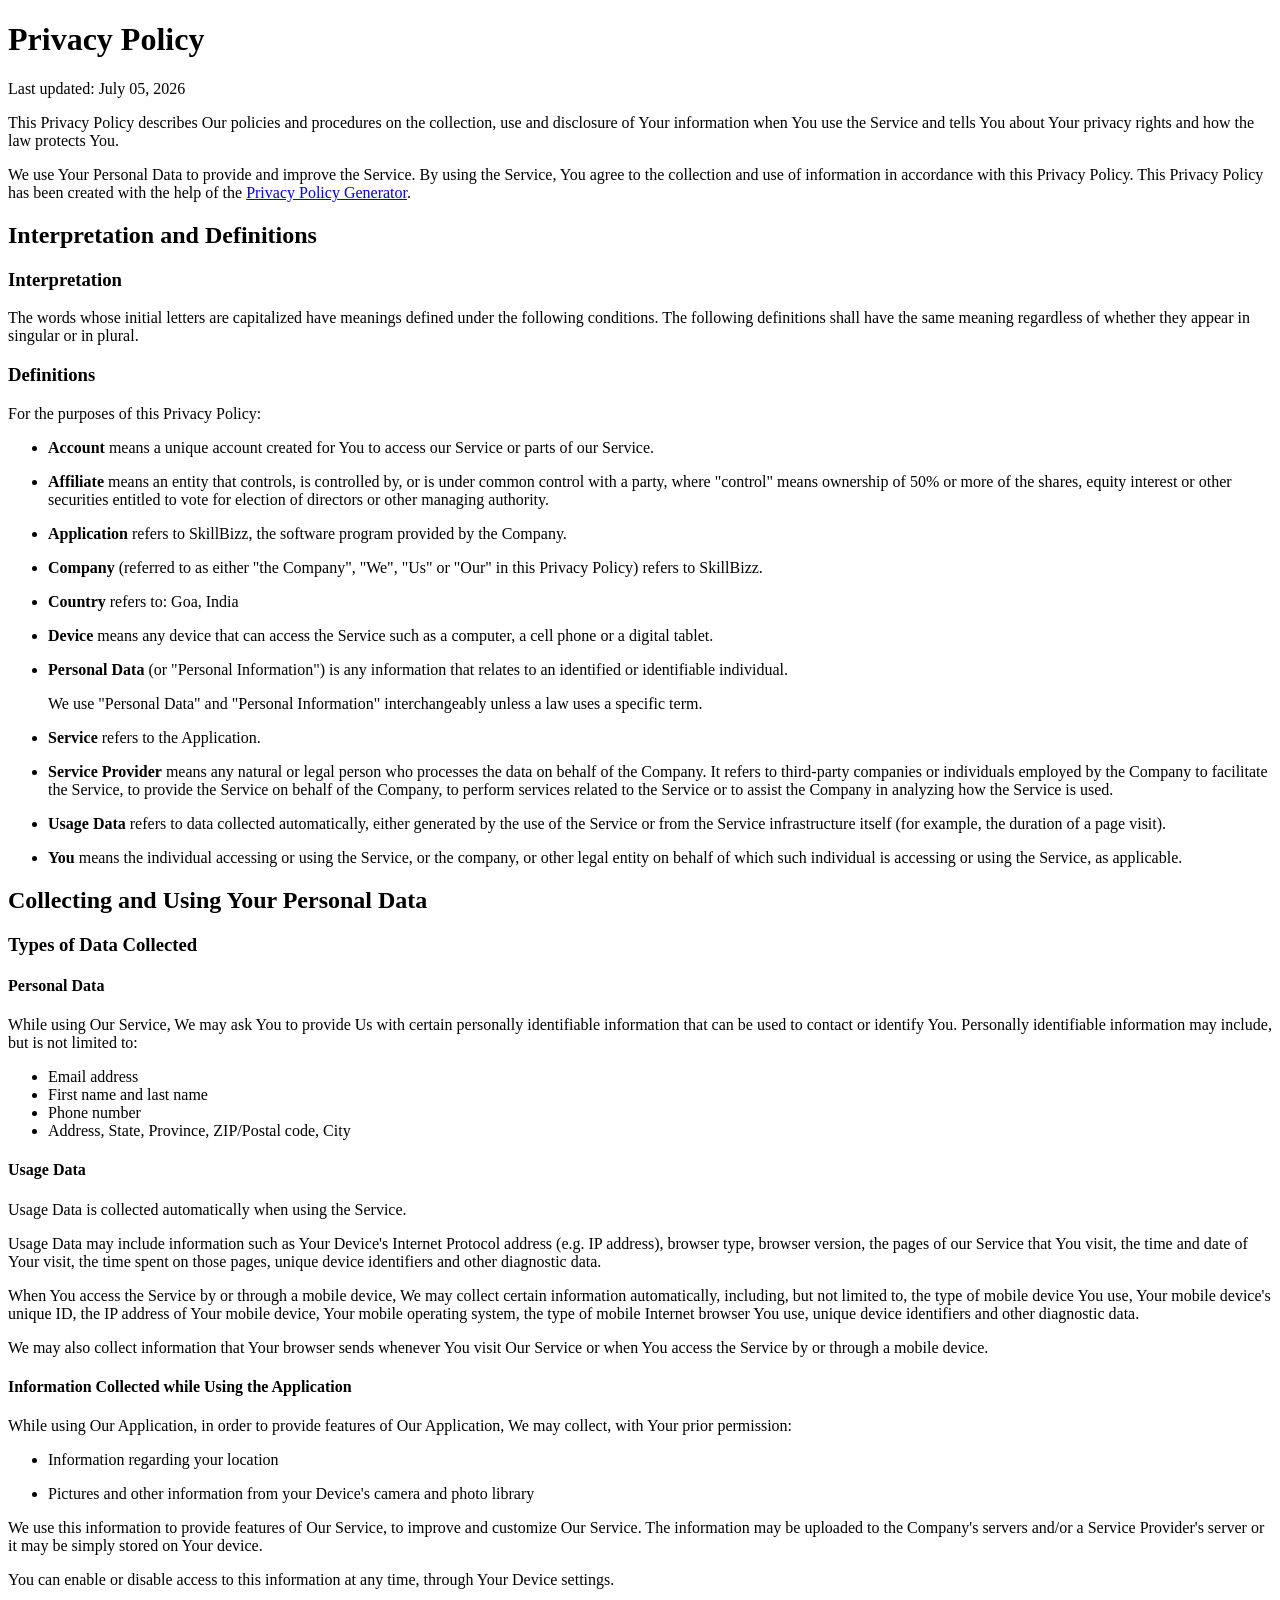
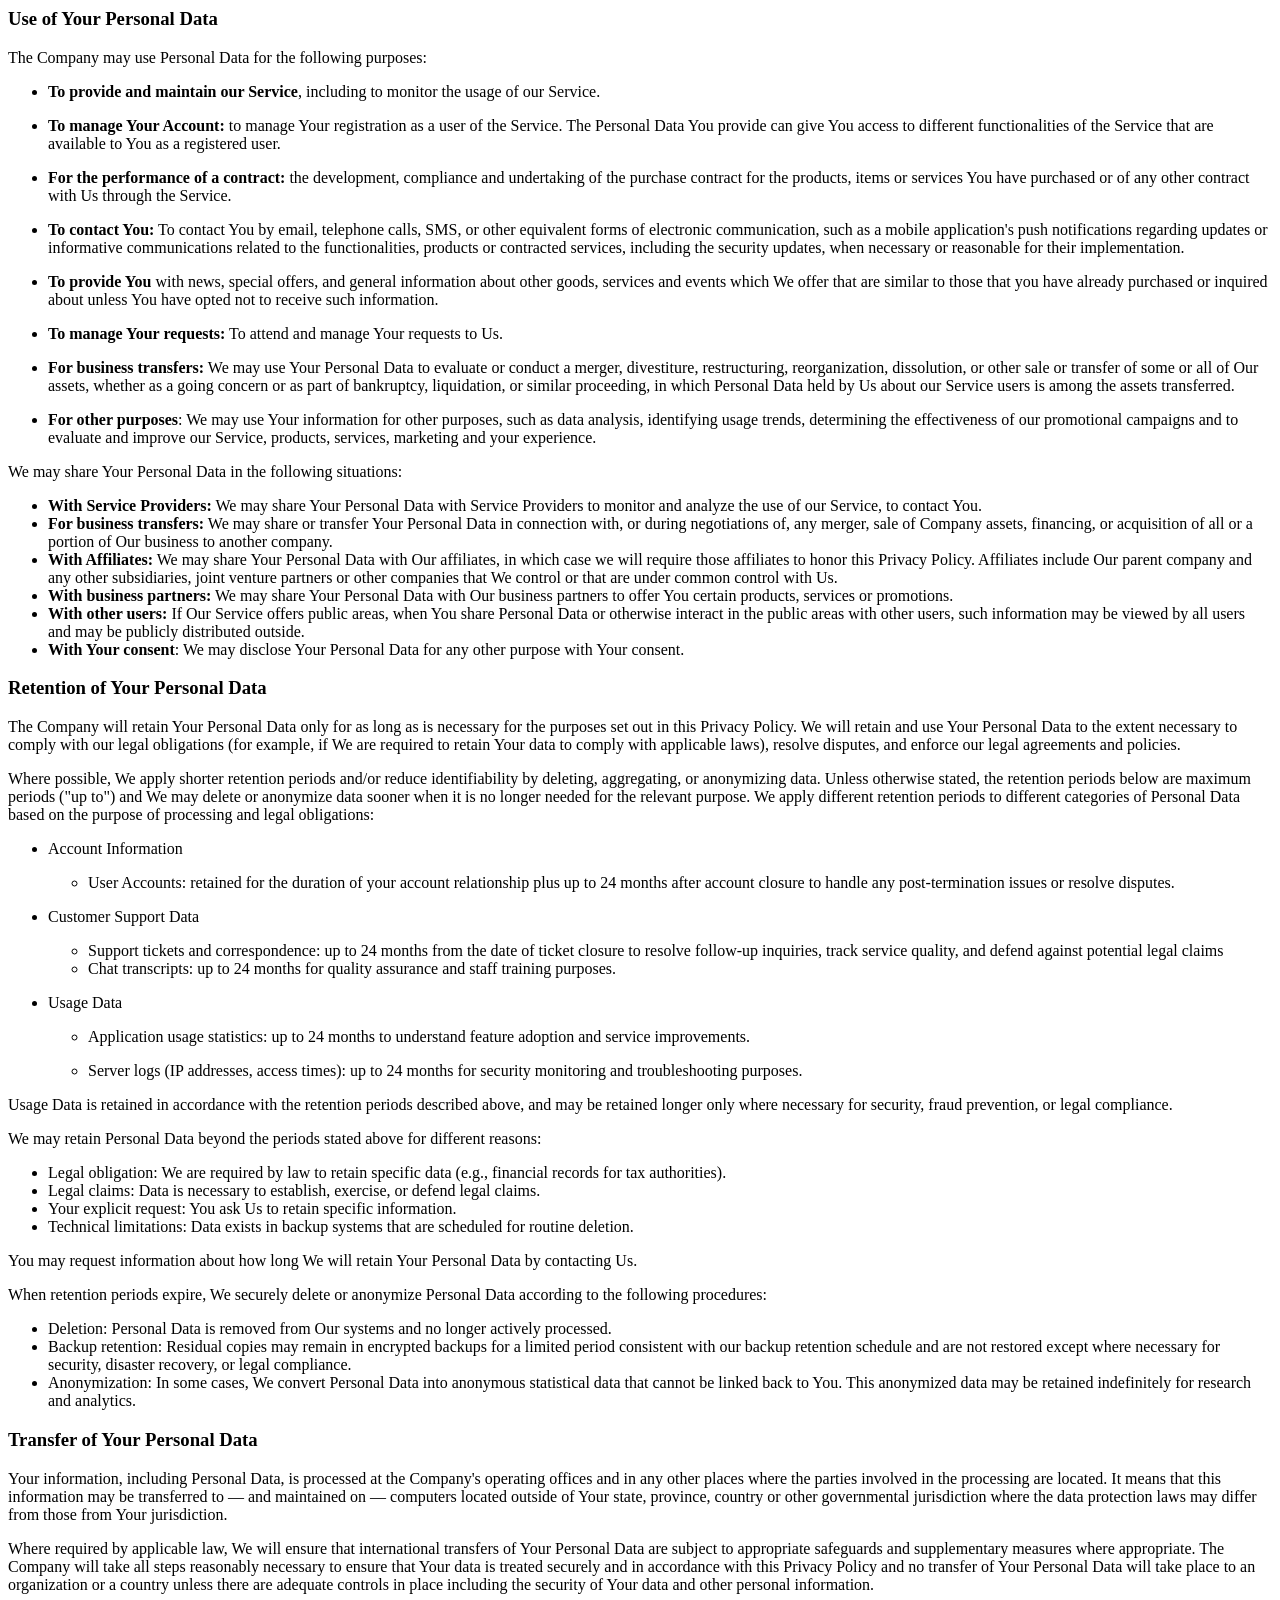
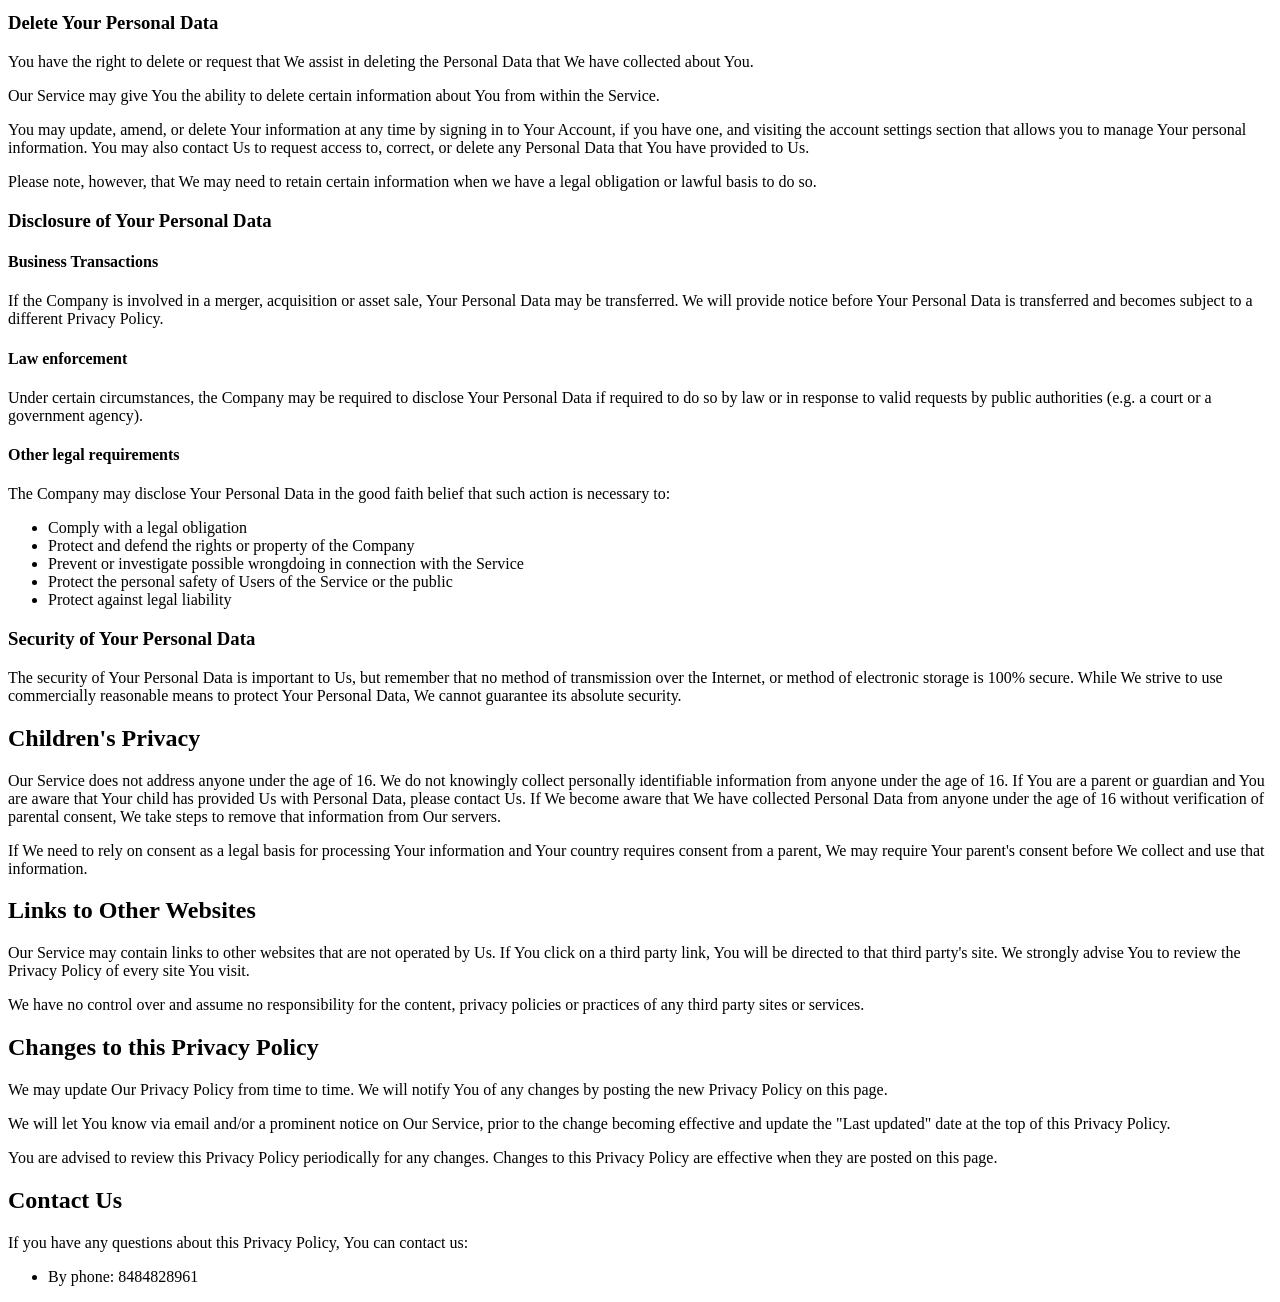
==== privacy.html @ db6c574f "Initial website setup" ====
<!DOCTYPE html>
<html lang="en">
<meta charset="UTF-8">

<h1>Privacy Policy</h1>
<p>Last updated: July 05, 2026</p>
<p>This Privacy Policy describes Our policies and procedures on the collection, use and disclosure of Your information when You use the Service and tells You about Your privacy rights and how the law protects You.</p>
<p>We use Your Personal Data to provide and improve the Service. By using the Service, You agree to the collection and use of information in accordance with this Privacy Policy. This Privacy Policy has been created with the help of the <a href="https://www.termsfeed.com/privacy-policy-generator/" target="_blank">Privacy Policy Generator</a>.</p>
<h2>Interpretation and Definitions</h2>
<h3>Interpretation</h3>
<p>The words whose initial letters are capitalized have meanings defined under the following conditions. The following definitions shall have the same meaning regardless of whether they appear in singular or in plural.</p>
<h3>Definitions</h3>
<p>For the purposes of this Privacy Policy:</p>
<ul>
<li>
<p><strong>Account</strong> means a unique account created for You to access our Service or parts of our Service.</p>
</li>
<li>
<p><strong>Affiliate</strong> means an entity that controls, is controlled by, or is under common control with a party, where &quot;control&quot; means ownership of 50% or more of the shares, equity interest or other securities entitled to vote for election of directors or other managing authority.</p>
</li>
<li>
<p><strong>Application</strong> refers to SkillBizz, the software program provided by the Company.</p>
</li>
<li>
<p><strong>Company</strong> (referred to as either &quot;the Company&quot;, &quot;We&quot;, &quot;Us&quot; or &quot;Our&quot; in this Privacy Policy) refers to SkillBizz.</p>
</li>
<li>
<p><strong>Country</strong> refers to: Goa,  India</p>
</li>
<li>
<p><strong>Device</strong> means any device that can access the Service such as a computer, a cell phone or a digital tablet.</p>
</li>
<li>
<p><strong>Personal Data</strong> (or &quot;Personal Information&quot;) is any information that relates to an identified or identifiable individual.</p>
<p>We use &quot;Personal Data&quot; and &quot;Personal Information&quot; interchangeably unless a law uses a specific term.</p>
</li>
<li>
<p><strong>Service</strong> refers to the Application.</p>
</li>
<li>
<p><strong>Service Provider</strong> means any natural or legal person who processes the data on behalf of the Company. It refers to third-party companies or individuals employed by the Company to facilitate the Service, to provide the Service on behalf of the Company, to perform services related to the Service or to assist the Company in analyzing how the Service is used.</p>
</li>
<li>
<p><strong>Usage Data</strong> refers to data collected automatically, either generated by the use of the Service or from the Service infrastructure itself (for example, the duration of a page visit).</p>
</li>
<li>
<p><strong>You</strong> means the individual accessing or using the Service, or the company, or other legal entity on behalf of which such individual is accessing or using the Service, as applicable.</p>
</li>
</ul>
<h2>Collecting and Using Your Personal Data</h2>
<h3>Types of Data Collected</h3>
<h4>Personal Data</h4>
<p>While using Our Service, We may ask You to provide Us with certain personally identifiable information that can be used to contact or identify You. Personally identifiable information may include, but is not limited to:</p>
<ul>
<li>Email address</li>
<li>First name and last name</li>
<li>Phone number</li>
<li>Address, State, Province, ZIP/Postal code, City</li>
</ul>
<h4>Usage Data</h4>
<p>Usage Data is collected automatically when using the Service.</p>
<p>Usage Data may include information such as Your Device's Internet Protocol address (e.g. IP address), browser type, browser version, the pages of our Service that You visit, the time and date of Your visit, the time spent on those pages, unique device identifiers and other diagnostic data.</p>
<p>When You access the Service by or through a mobile device, We may collect certain information automatically, including, but not limited to, the type of mobile device You use, Your mobile device's unique ID, the IP address of Your mobile device, Your mobile operating system, the type of mobile Internet browser You use, unique device identifiers and other diagnostic data.</p>
<p>We may also collect information that Your browser sends whenever You visit Our Service or when You access the Service by or through a mobile device.</p>
<h4>Information Collected while Using the Application</h4>
<p>While using Our Application, in order to provide features of Our Application, We may collect, with Your prior permission:</p>
<ul>
<li>
<p>Information regarding your location</p>
</li>
<li>
<p>Pictures and other information from your Device's camera and photo library</p>
</li>
</ul>
<p>We use this information to provide features of Our Service, to improve and customize Our Service. The information may be uploaded to the Company's servers and/or a Service Provider's server or it may be simply stored on Your device.</p>
<p>You can enable or disable access to this information at any time, through Your Device settings.</p>
<h3>Use of Your Personal Data</h3>
<p>The Company may use Personal Data for the following purposes:</p>
<ul>
<li>
<p><strong>To provide and maintain our Service</strong>, including to monitor the usage of our Service.</p>
</li>
<li>
<p><strong>To manage Your Account:</strong> to manage Your registration as a user of the Service. The Personal Data You provide can give You access to different functionalities of the Service that are available to You as a registered user.</p>
</li>
<li>
<p><strong>For the performance of a contract:</strong> the development, compliance and undertaking of the purchase contract for the products, items or services You have purchased or of any other contract with Us through the Service.</p>
</li>
<li>
<p><strong>To contact You:</strong> To contact You by email, telephone calls, SMS, or other equivalent forms of electronic communication, such as a mobile application's push notifications regarding updates or informative communications related to the functionalities, products or contracted services, including the security updates, when necessary or reasonable for their implementation.</p>
</li>
<li>
<p><strong>To provide You</strong> with news, special offers, and general information about other goods, services and events which We offer that are similar to those that you have already purchased or inquired about unless You have opted not to receive such information.</p>
</li>
<li>
<p><strong>To manage Your requests:</strong> To attend and manage Your requests to Us.</p>
</li>
<li>
<p><strong>For business transfers:</strong> We may use Your Personal Data to evaluate or conduct a merger, divestiture, restructuring, reorganization, dissolution, or other sale or transfer of some or all of Our assets, whether as a going concern or as part of bankruptcy, liquidation, or similar proceeding, in which Personal Data held by Us about our Service users is among the assets transferred.</p>
</li>
<li>
<p><strong>For other purposes</strong>: We may use Your information for other purposes, such as data analysis, identifying usage trends, determining the effectiveness of our promotional campaigns and to evaluate and improve our Service, products, services, marketing and your experience.</p>
</li>
</ul>
<p>We may share Your Personal Data in the following situations:</p>
<ul>
<li><strong>With Service Providers:</strong> We may share Your Personal Data with Service Providers to monitor and analyze the use of our Service,  to contact You.</li>
<li><strong>For business transfers:</strong> We may share or transfer Your Personal Data in connection with, or during negotiations of, any merger, sale of Company assets, financing, or acquisition of all or a portion of Our business to another company.</li>
<li><strong>With Affiliates:</strong> We may share Your Personal Data with Our affiliates, in which case we will require those affiliates to honor this Privacy Policy. Affiliates include Our parent company and any other subsidiaries, joint venture partners or other companies that We control or that are under common control with Us.</li>
<li><strong>With business partners:</strong> We may share Your Personal Data with Our business partners to offer You certain products, services or promotions.</li>
<li><strong>With other users:</strong> If Our Service offers public areas, when You share Personal Data or otherwise interact in the public areas with other users, such information may be viewed by all users and may be publicly distributed outside.</li>
<li><strong>With Your consent</strong>: We may disclose Your Personal Data for any other purpose with Your consent.</li>
</ul>
<h3>Retention of Your Personal Data</h3>
<p>The Company will retain Your Personal Data only for as long as is necessary for the purposes set out in this Privacy Policy. We will retain and use Your Personal Data to the extent necessary to comply with our legal obligations (for example, if We are required to retain Your data to comply with applicable laws), resolve disputes, and enforce our legal agreements and policies.</p>
<p>Where possible, We apply shorter retention periods and/or reduce identifiability by deleting, aggregating, or anonymizing data. Unless otherwise stated, the retention periods below are maximum periods (&quot;up to&quot;) and We may delete or anonymize data sooner when it is no longer needed for the relevant purpose. We apply different retention periods to different categories of Personal Data based on the purpose of processing and legal obligations:</p>
<ul>
<li>
<p>Account Information</p>
<ul>
<li>User Accounts: retained for the duration of your account relationship plus up to 24 months after account closure to handle any post-termination issues or resolve disputes.</li>
</ul>
</li>
<li>
<p>Customer Support Data</p>
<ul>
<li>Support tickets and correspondence: up to 24 months from the date of ticket closure to resolve follow-up inquiries, track service quality, and defend against potential legal claims</li>
<li>Chat transcripts: up to 24 months for quality assurance and staff training purposes.</li>
</ul>
</li>
<li>
<p>Usage Data</p>
<ul>
<li>
<p>Application usage statistics: up to 24 months to understand feature adoption and service improvements.</p>
</li>
<li>
<p>Server logs (IP addresses, access times): up to 24 months for security monitoring and troubleshooting purposes.</p>
</li>
</ul>
</li>
</ul>
<p>Usage Data is retained in accordance with the retention periods described above, and may be retained longer only where necessary for security, fraud prevention, or legal compliance.</p>
<p>We may retain Personal Data beyond the periods stated above for different reasons:</p>
<ul>
<li>Legal obligation: We are required by law to retain specific data (e.g., financial records for tax authorities).</li>
<li>Legal claims: Data is necessary to establish, exercise, or defend legal claims.</li>
<li>Your explicit request: You ask Us to retain specific information.</li>
<li>Technical limitations: Data exists in backup systems that are scheduled for routine deletion.</li>
</ul>
<p>You may request information about how long We will retain Your Personal Data by contacting Us.</p>
<p>When retention periods expire, We securely delete or anonymize Personal Data according to the following procedures:</p>
<ul>
<li>Deletion: Personal Data is removed from Our systems and no longer actively processed.</li>
<li>Backup retention: Residual copies may remain in encrypted backups for a limited period consistent with our backup retention schedule and are not restored except where necessary for security, disaster recovery, or legal compliance.</li>
<li>Anonymization: In some cases, We convert Personal Data into anonymous statistical data that cannot be linked back to You. This anonymized data may be retained indefinitely for research and analytics.</li>
</ul>
<h3>Transfer of Your Personal Data</h3>
<p>Your information, including Personal Data, is processed at the Company's operating offices and in any other places where the parties involved in the processing are located. It means that this information may be transferred to — and maintained on — computers located outside of Your state, province, country or other governmental jurisdiction where the data protection laws may differ from those from Your jurisdiction.</p>
<p>Where required by applicable law, We will ensure that international transfers of Your Personal Data are subject to appropriate safeguards and supplementary measures where appropriate. The Company will take all steps reasonably necessary to ensure that Your data is treated securely and in accordance with this Privacy Policy and no transfer of Your Personal Data will take place to an organization or a country unless there are adequate controls in place including the security of Your data and other personal information.</p>
<h3>Delete Your Personal Data</h3>
<p>You have the right to delete or request that We assist in deleting the Personal Data that We have collected about You.</p>
<p>Our Service may give You the ability to delete certain information about You from within the Service.</p>
<p>You may update, amend, or delete Your information at any time by signing in to Your Account, if you have one, and visiting the account settings section that allows you to manage Your personal information. You may also contact Us to request access to, correct, or delete any Personal Data that You have provided to Us.</p>
<p>Please note, however, that We may need to retain certain information when we have a legal obligation or lawful basis to do so.</p>
<h3>Disclosure of Your Personal Data</h3>
<h4>Business Transactions</h4>
<p>If the Company is involved in a merger, acquisition or asset sale, Your Personal Data may be transferred. We will provide notice before Your Personal Data is transferred and becomes subject to a different Privacy Policy.</p>
<h4>Law enforcement</h4>
<p>Under certain circumstances, the Company may be required to disclose Your Personal Data if required to do so by law or in response to valid requests by public authorities (e.g. a court or a government agency).</p>
<h4>Other legal requirements</h4>
<p>The Company may disclose Your Personal Data in the good faith belief that such action is necessary to:</p>
<ul>
<li>Comply with a legal obligation</li>
<li>Protect and defend the rights or property of the Company</li>
<li>Prevent or investigate possible wrongdoing in connection with the Service</li>
<li>Protect the personal safety of Users of the Service or the public</li>
<li>Protect against legal liability</li>
</ul>
<h3>Security of Your Personal Data</h3>
<p>The security of Your Personal Data is important to Us, but remember that no method of transmission over the Internet, or method of electronic storage is 100% secure. While We strive to use commercially reasonable means to protect Your Personal Data, We cannot guarantee its absolute security.</p>
<h2>Children's Privacy</h2>
<p>Our Service does not address anyone under the age of 16. We do not knowingly collect personally identifiable information from anyone under the age of 16. If You are a parent or guardian and You are aware that Your child has provided Us with Personal Data, please contact Us. If We become aware that We have collected Personal Data from anyone under the age of 16 without verification of parental consent, We take steps to remove that information from Our servers.</p>
<p>If We need to rely on consent as a legal basis for processing Your information and Your country requires consent from a parent, We may require Your parent's consent before We collect and use that information.</p>
<h2>Links to Other Websites</h2>
<p>Our Service may contain links to other websites that are not operated by Us. If You click on a third party link, You will be directed to that third party's site. We strongly advise You to review the Privacy Policy of every site You visit.</p>
<p>We have no control over and assume no responsibility for the content, privacy policies or practices of any third party sites or services.</p>
<h2>Changes to this Privacy Policy</h2>
<p>We may update Our Privacy Policy from time to time. We will notify You of any changes by posting the new Privacy Policy on this page.</p>
<p>We will let You know via email and/or a prominent notice on Our Service, prior to the change becoming effective and update the &quot;Last updated&quot; date at the top of this Privacy Policy.</p>
<p>You are advised to review this Privacy Policy periodically for any changes. Changes to this Privacy Policy are effective when they are posted on this page.</p>
<h2>Contact Us</h2>
<p>If you have any questions about this Privacy Policy, You can contact us:</p>
<ul>
<li>By phone: 8484828961</li>
</ul>
</html>
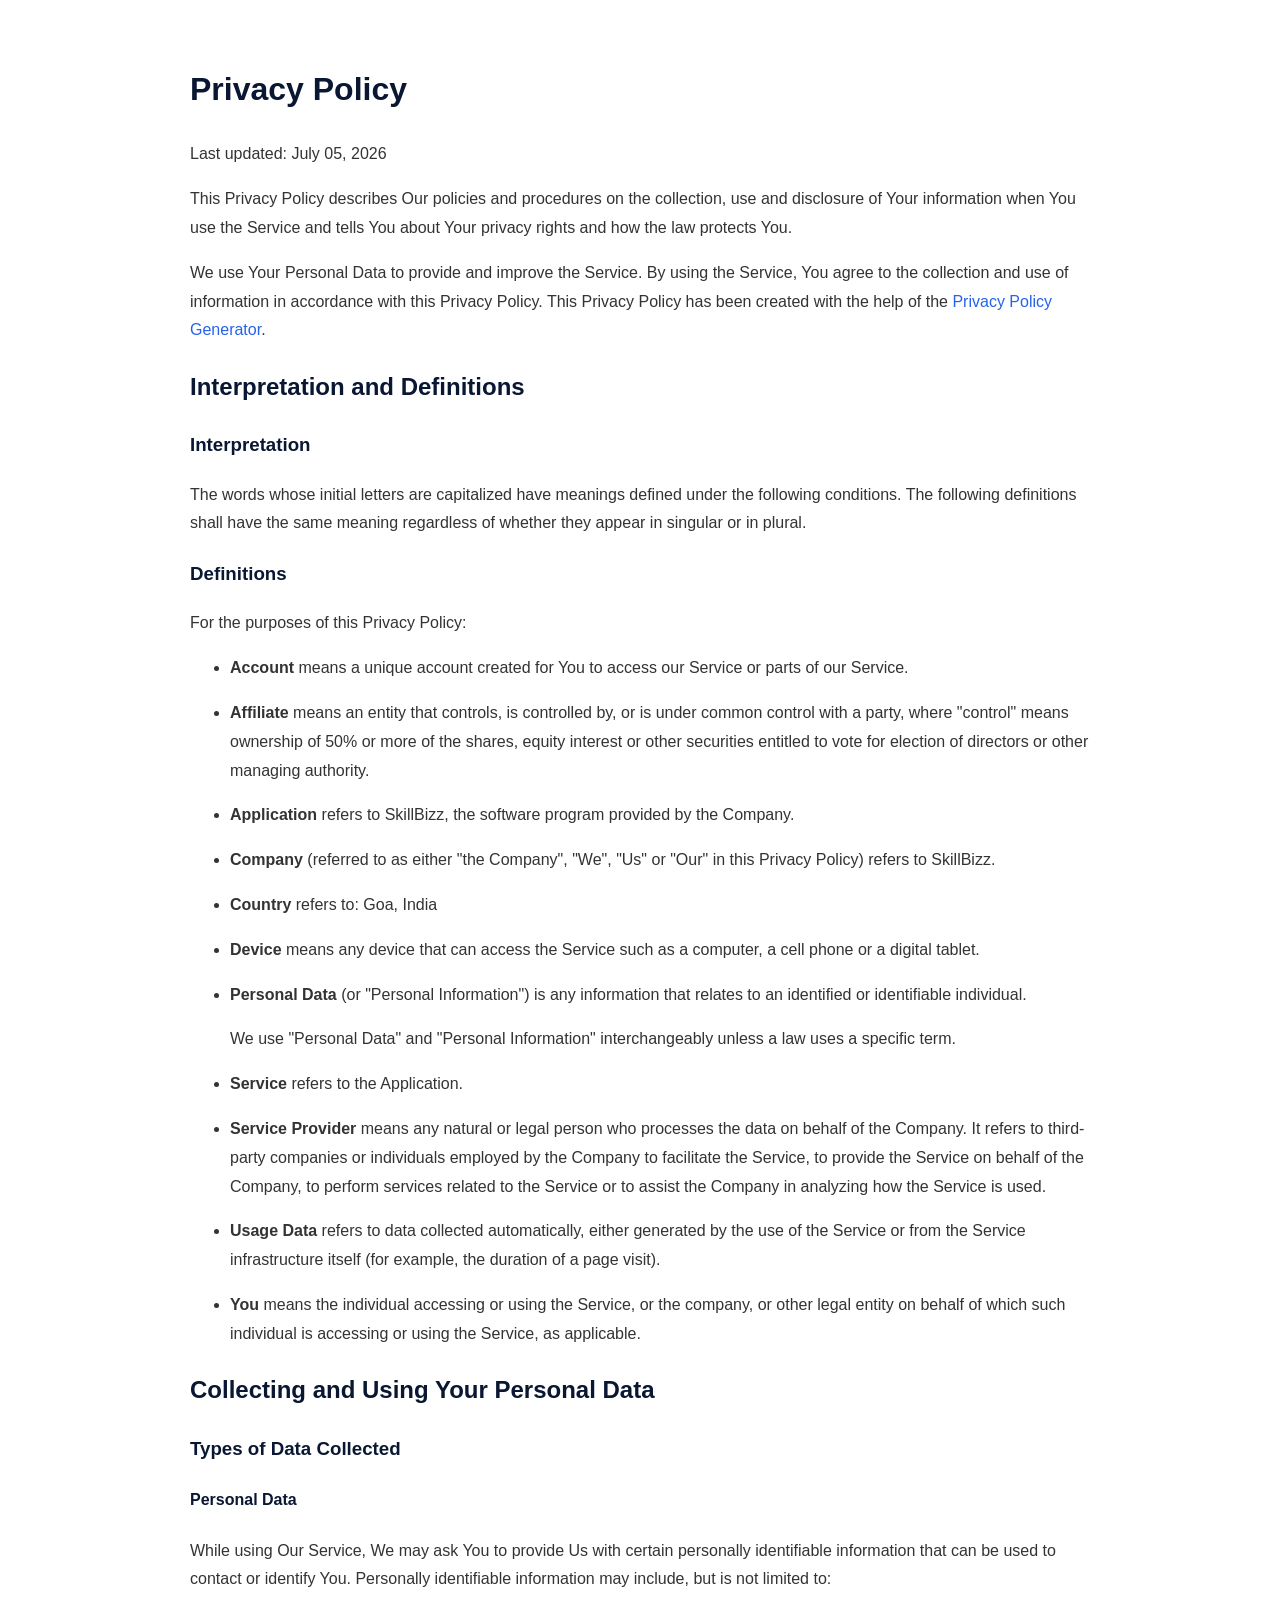
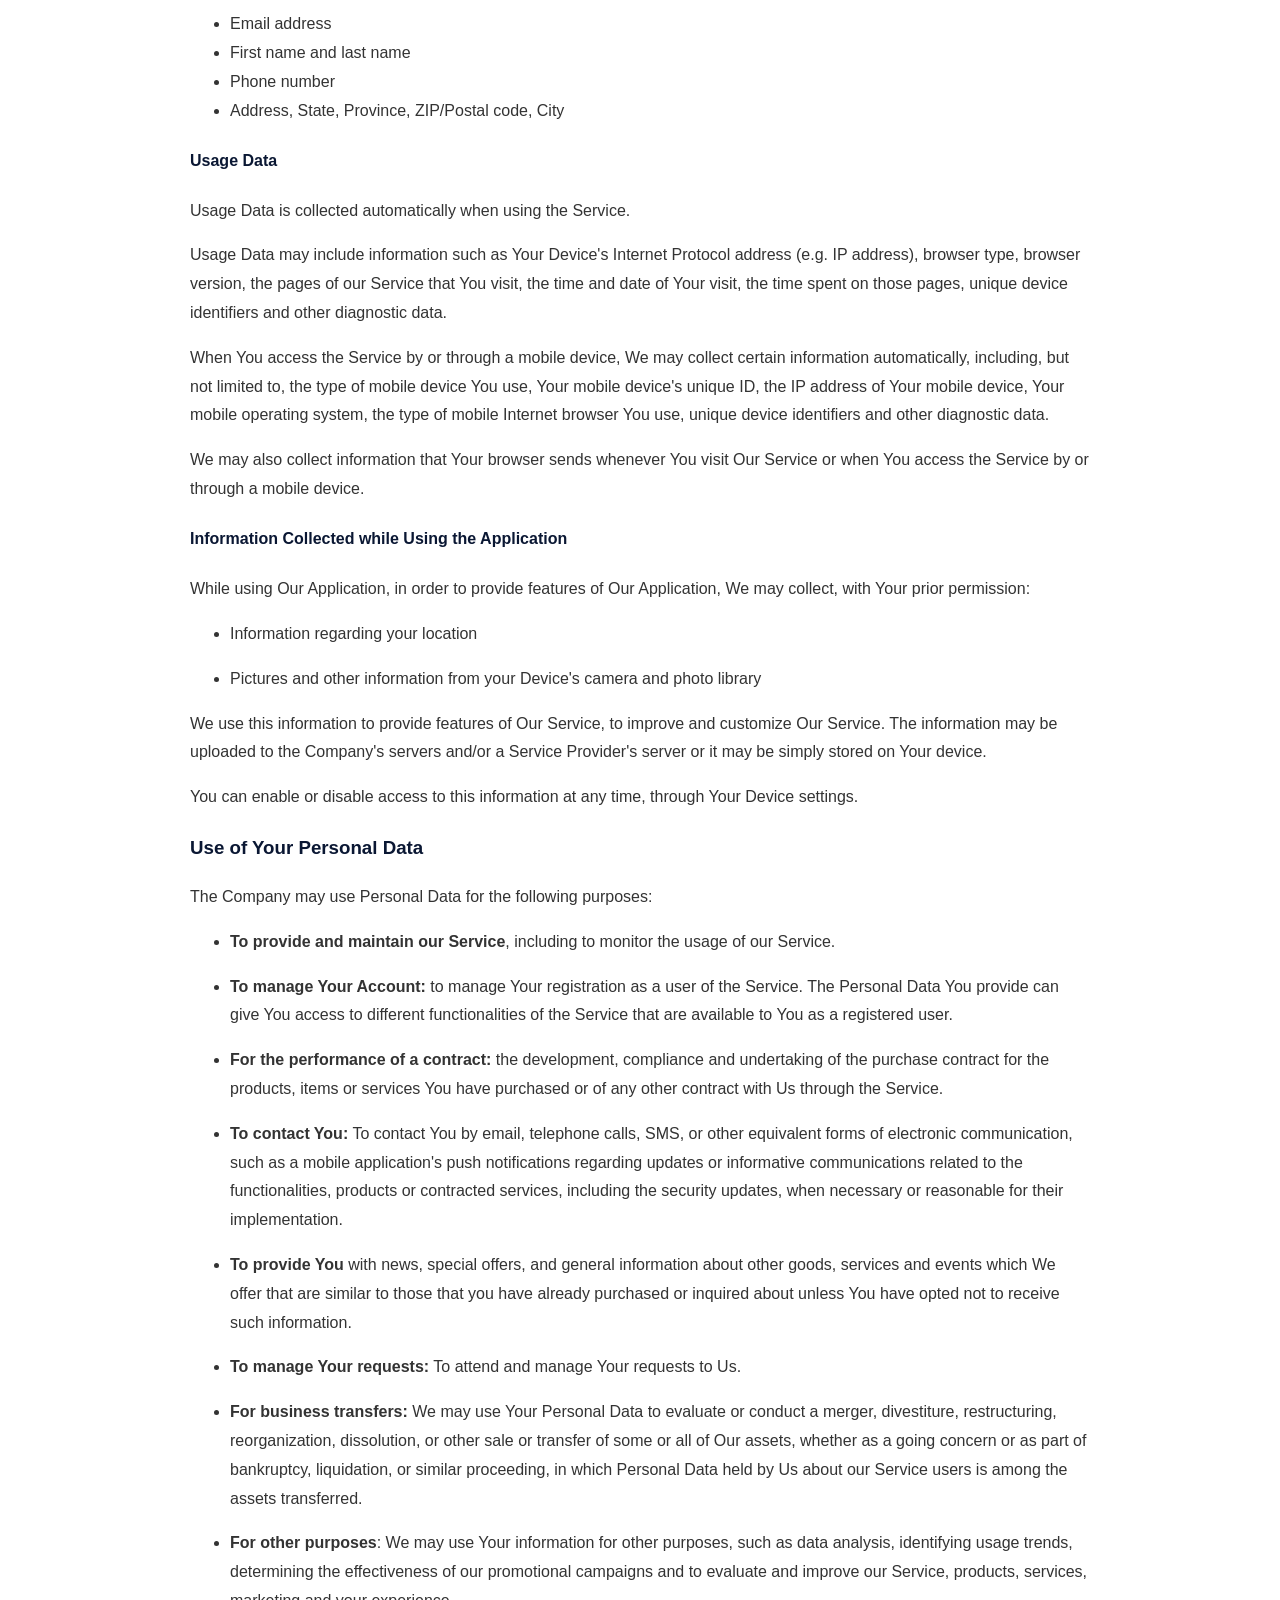
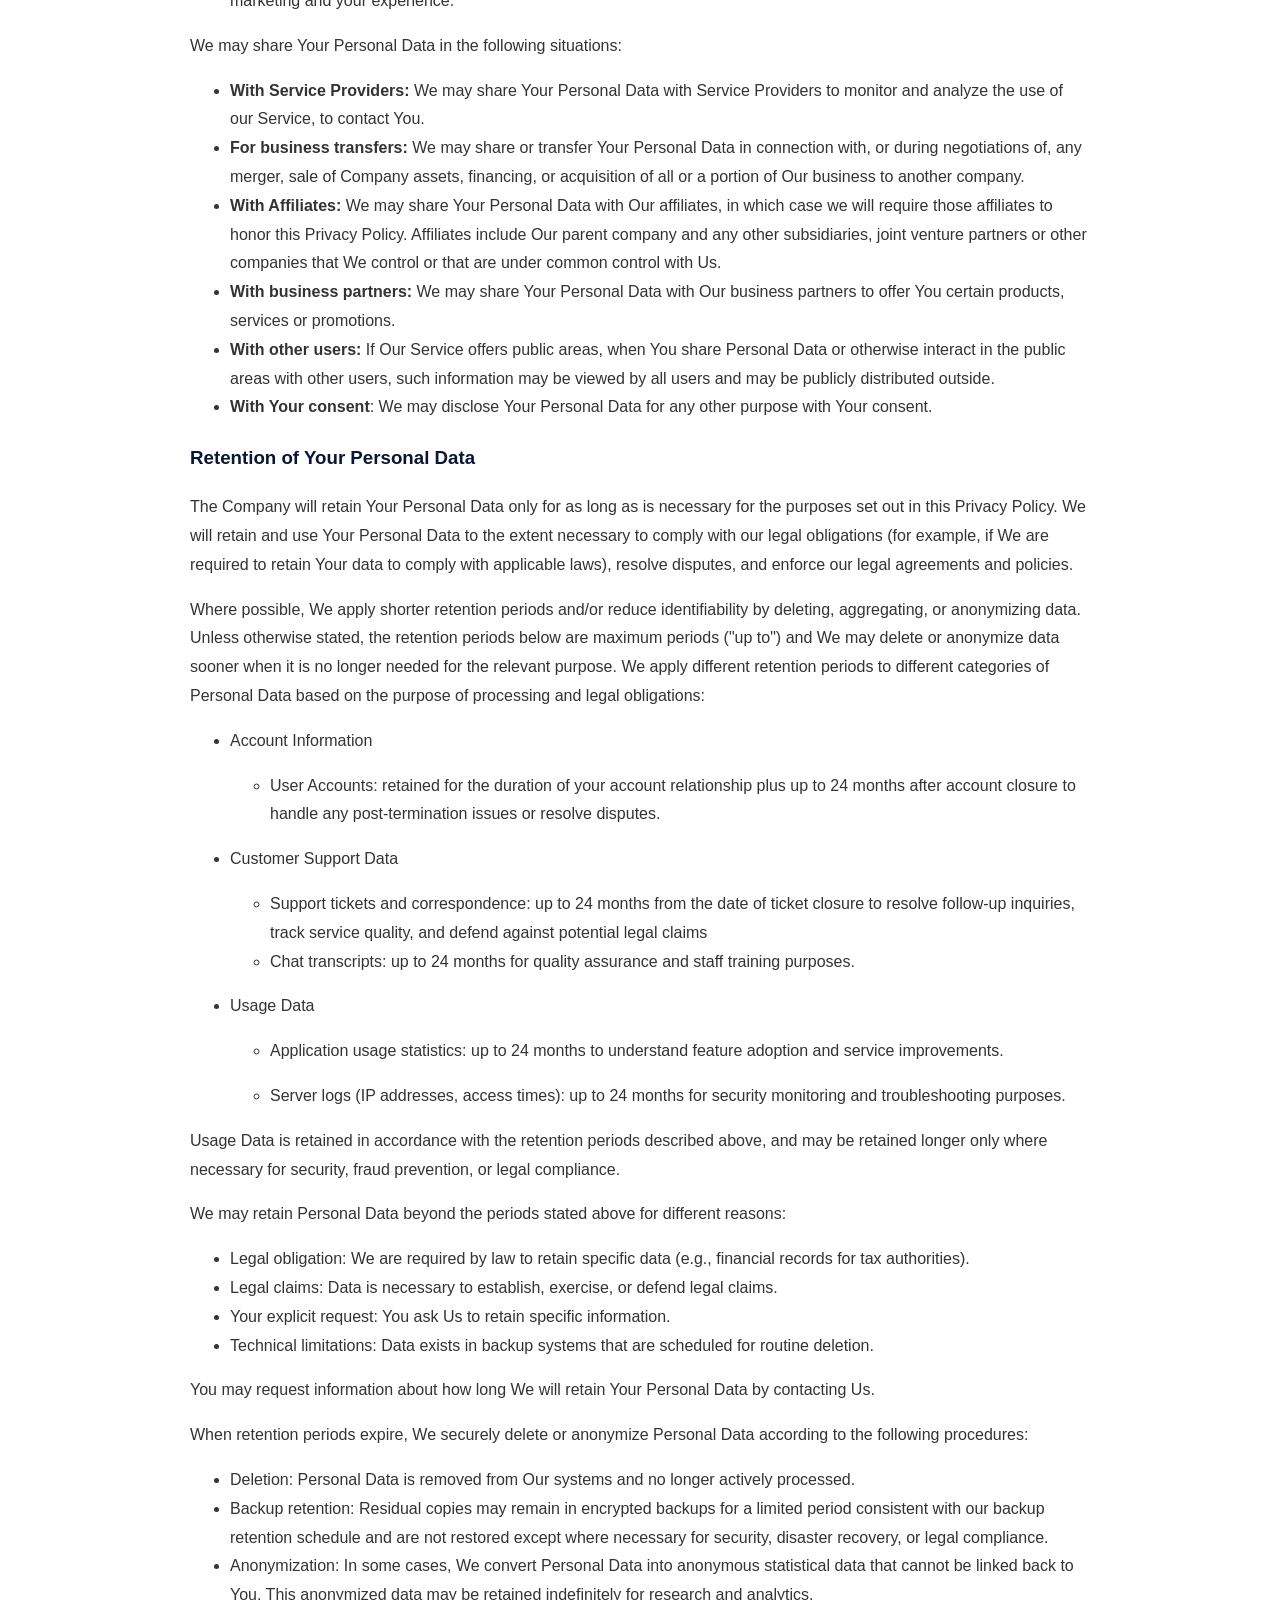
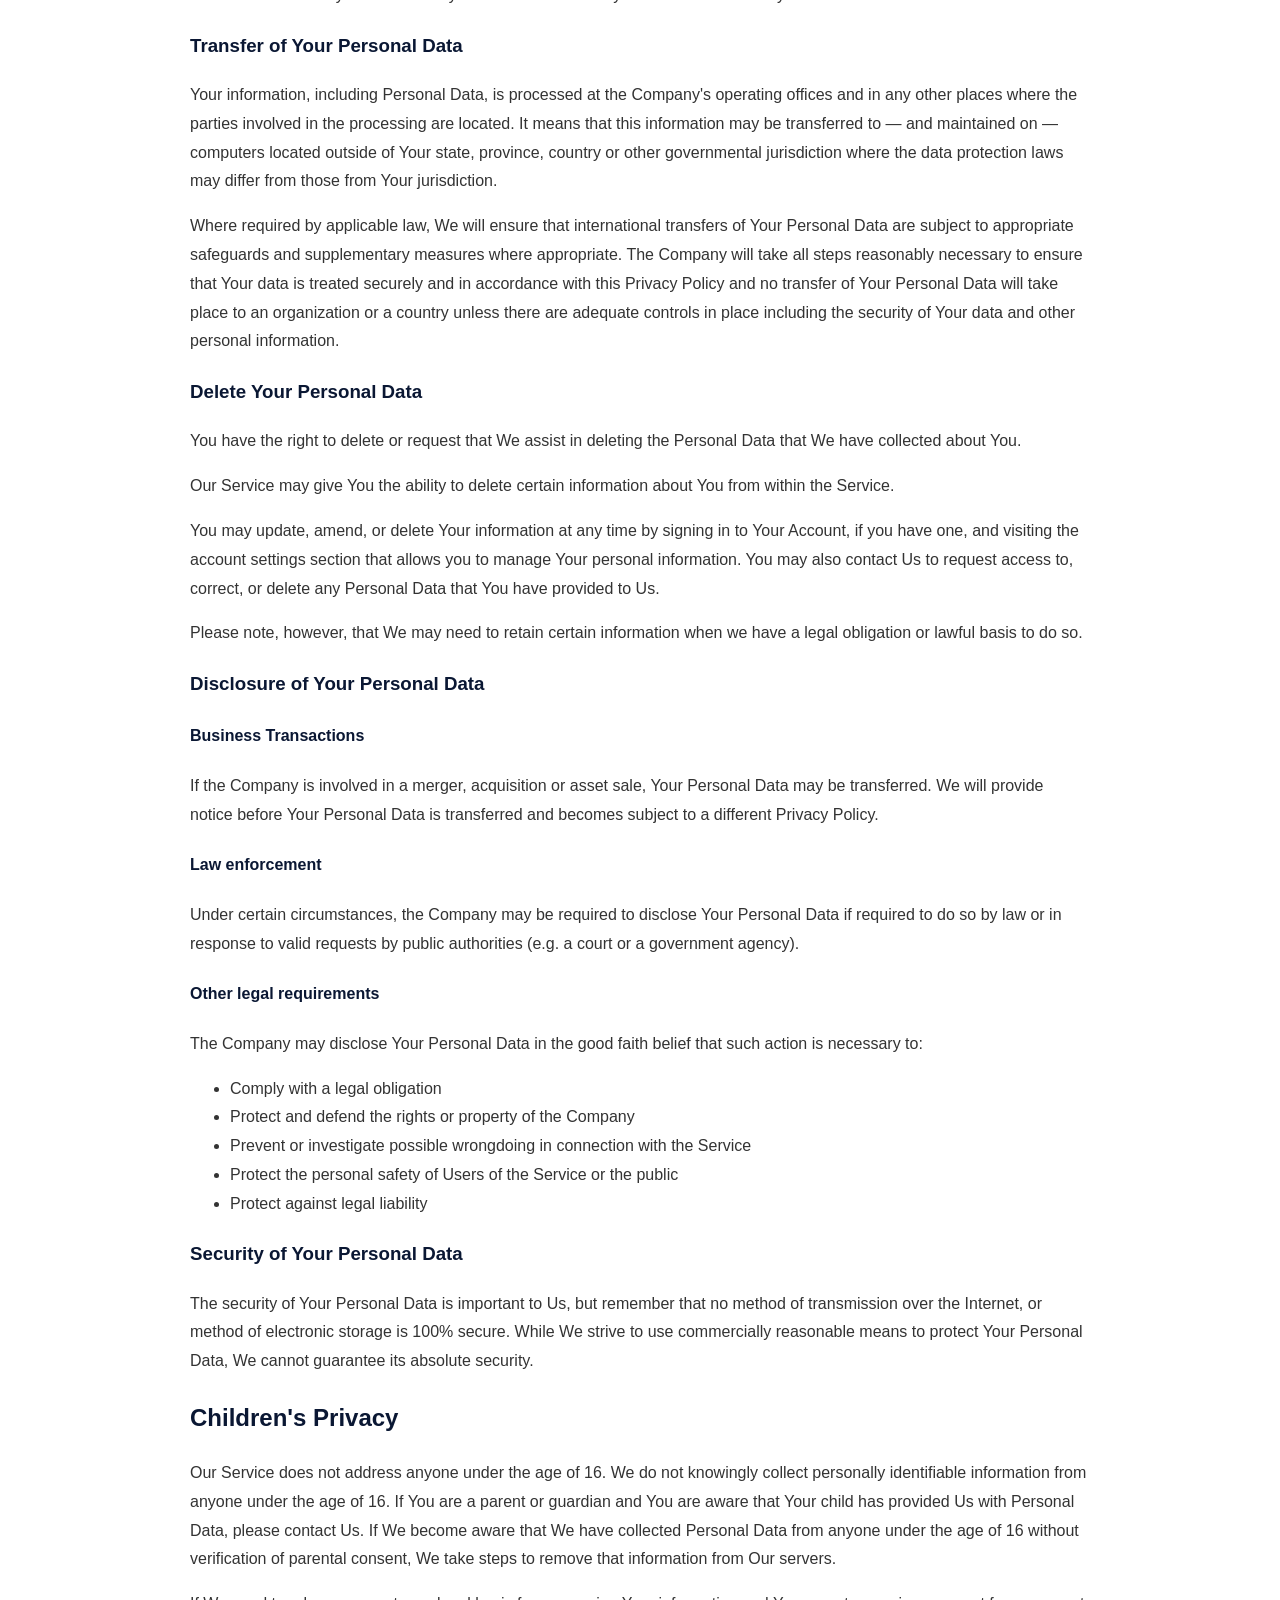
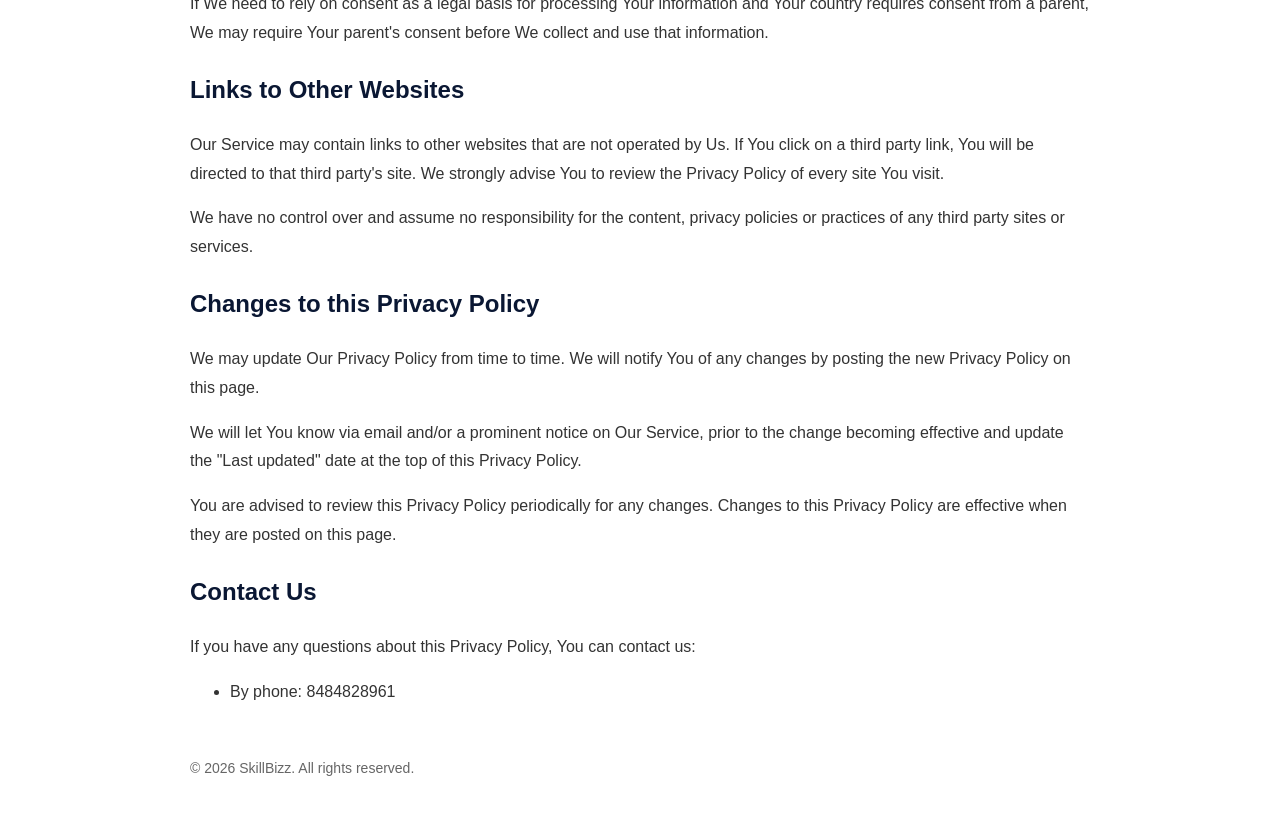
==== commit 85c83560: "footer updated" ====
--- a/privacy.html
+++ b/privacy.html
@@ -1,6 +1,44 @@
 <!DOCTYPE html>
-<html lang="en">
+<head>
 <meta charset="UTF-8">
+<meta name="viewport" content="width=device-width, initial-scale=1.0">
+<title>Privacy Policy - SkillBizz</title>
+
+<style>
+body{
+    font-family:Arial, Helvetica, sans-serif;
+    max-width:900px;
+    margin:auto;
+    padding:40px 20px;
+    line-height:1.8;
+    color:#333;
+}
+
+h1,h2,h3,h4{
+    color:#0A1733;
+}
+
+a{
+    color:#2563eb;
+    text-decoration:none;
+}
+
+.container{
+    background:white;
+}
+
+footer{
+    margin-top:50px;
+    color:#666;
+    font-size:14px;
+}
+</style>
+
+</head>
+
+<body>
+
+<div class="container">
 
 <h1>Privacy Policy</h1>
 <p>Last updated: July 05, 2026</p>
@@ -194,4 +232,14 @@
 <ul>
 <li>By phone: 8484828961</li>
 </ul>
+
+<footer>
+
+© 2026 SkillBizz. All rights reserved.
+
+</footer>
+
+</div>
+
+</body>
 </html>
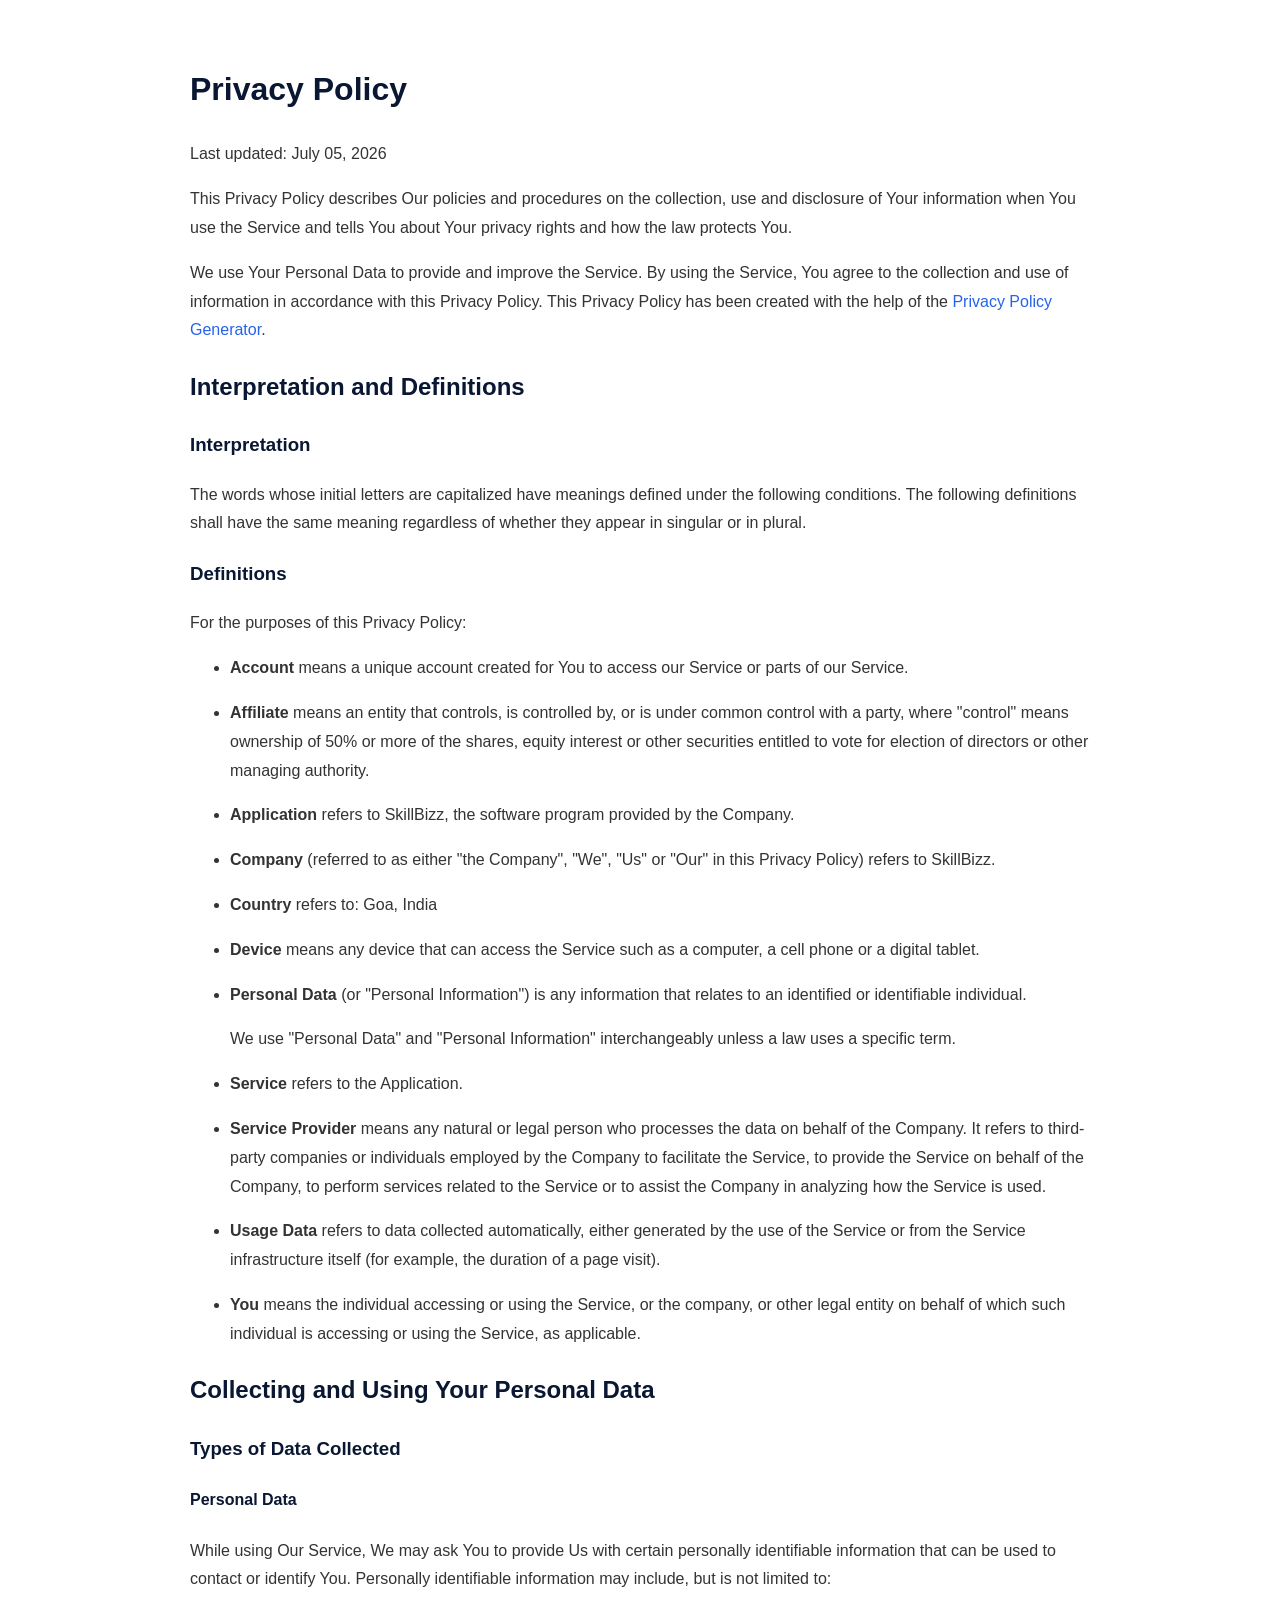
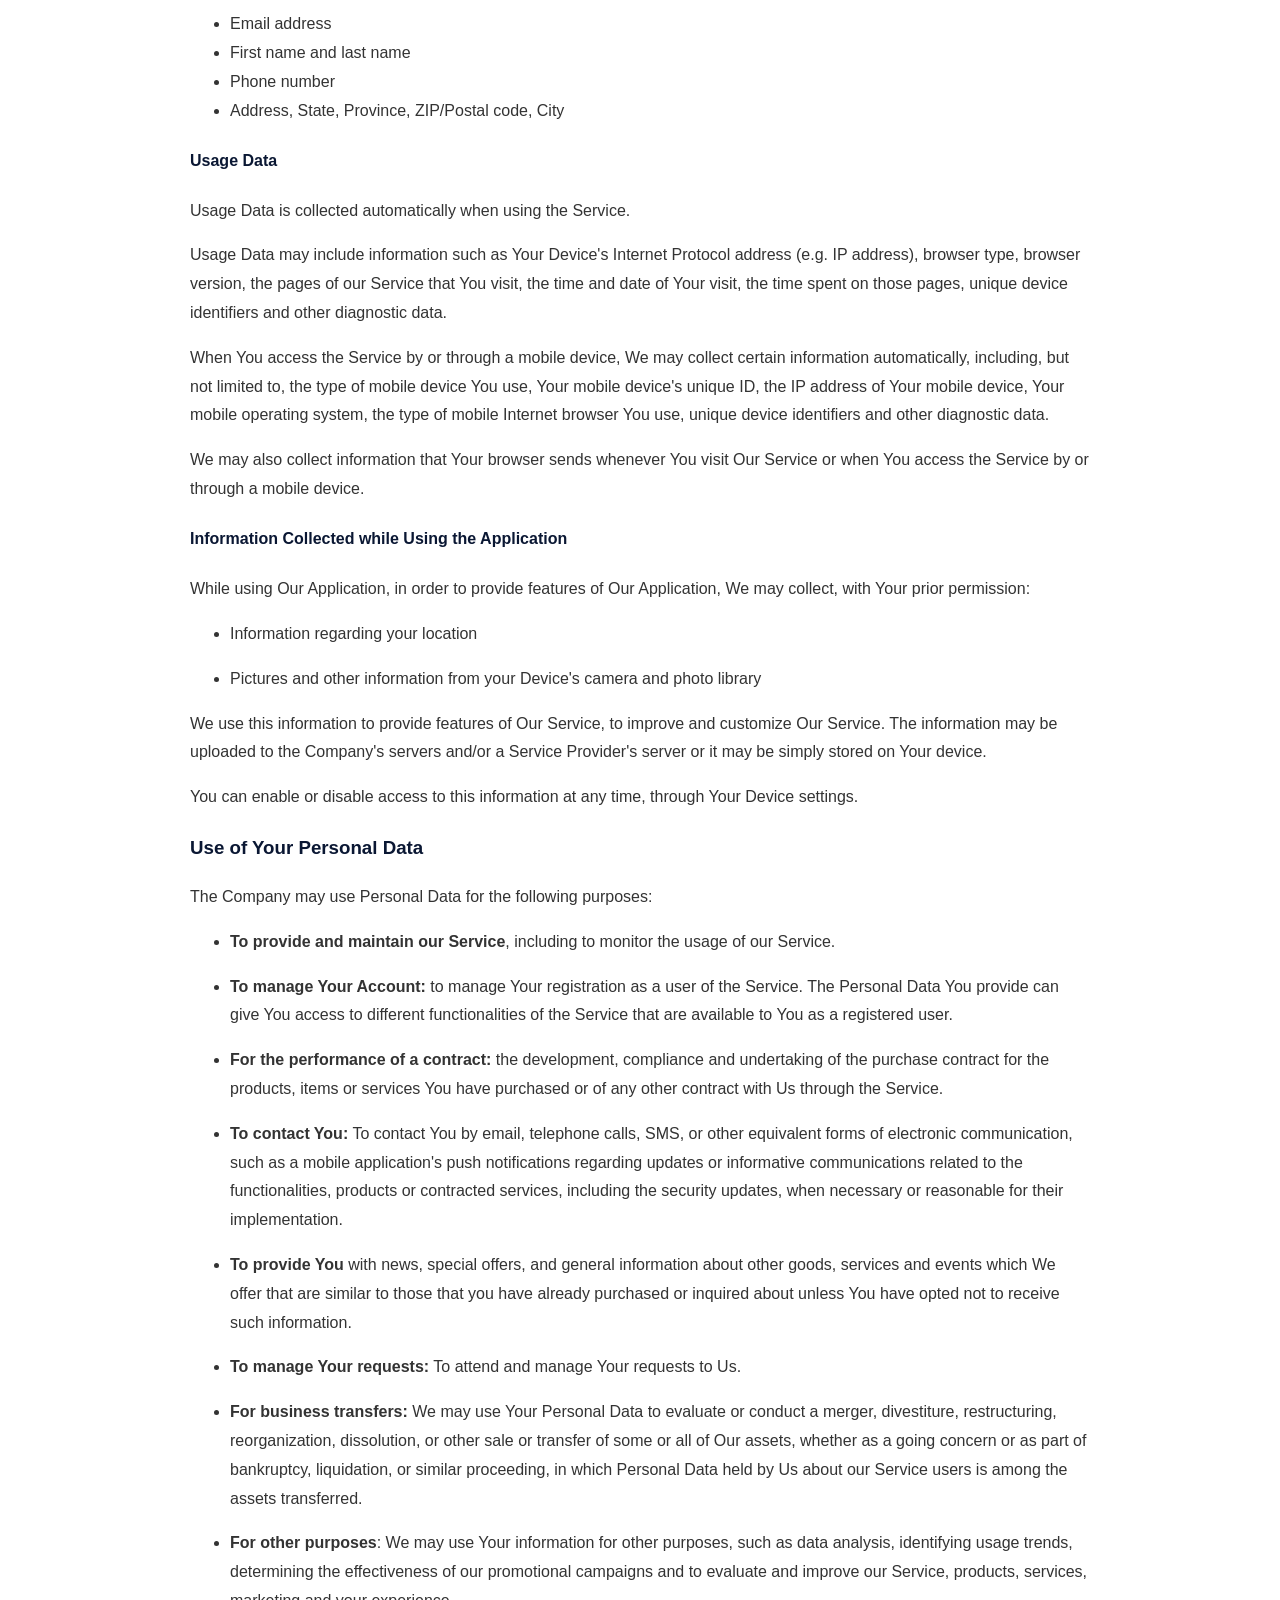
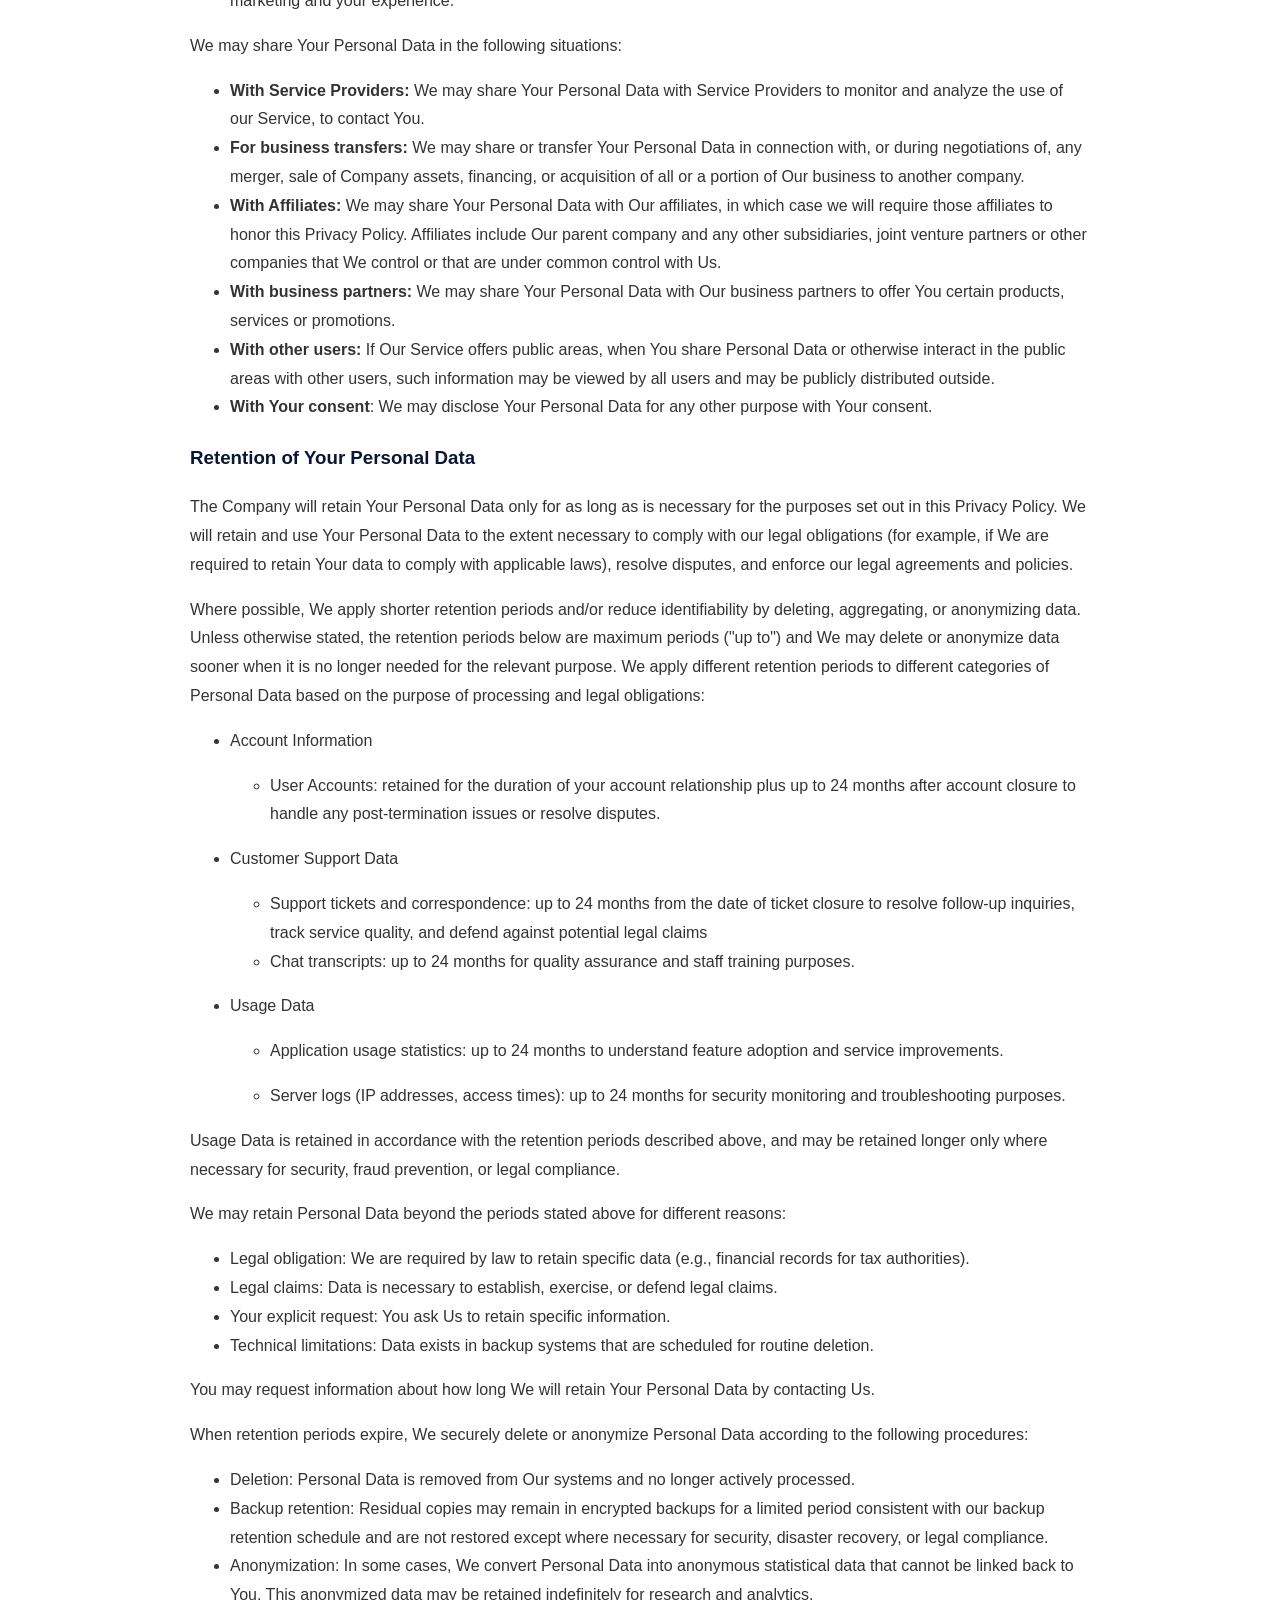
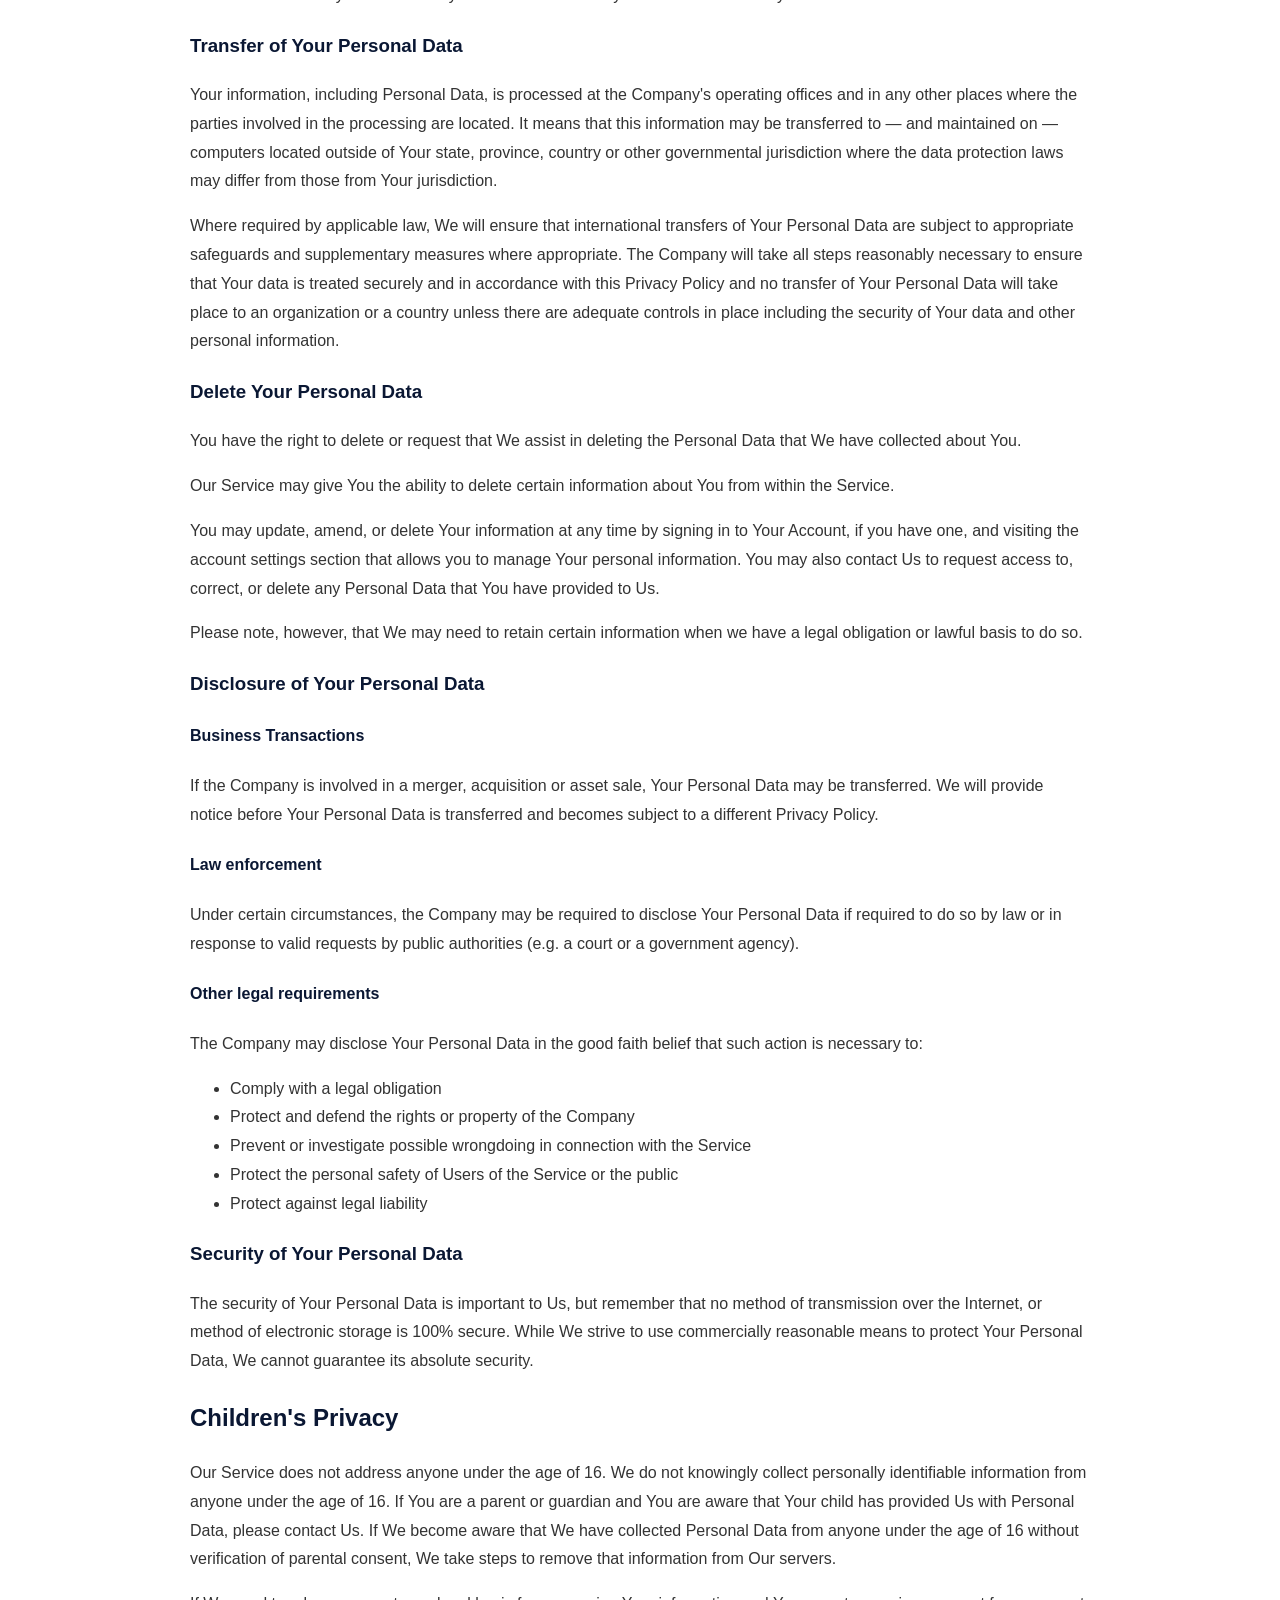
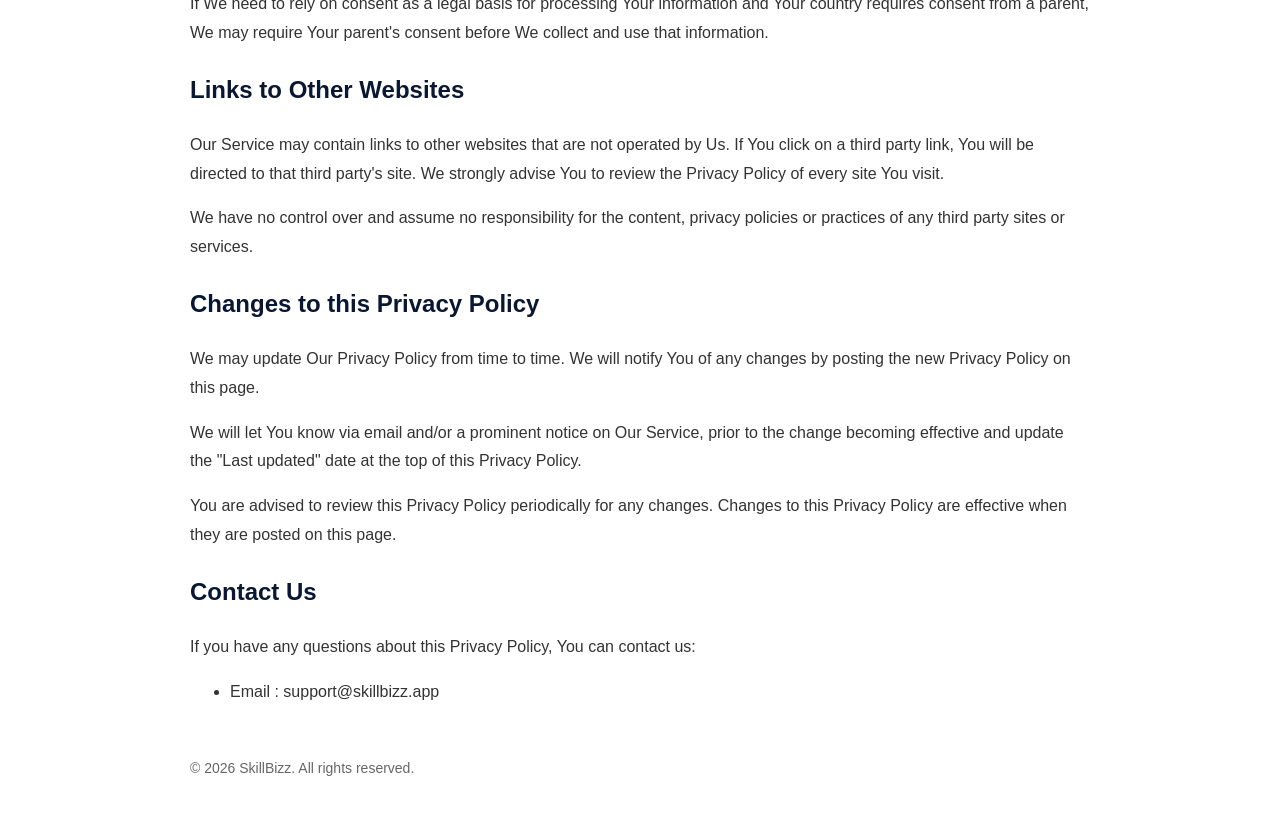
==== commit 673a7eea: "email added" ====
--- a/privacy.html
+++ b/privacy.html
@@ -230,7 +230,7 @@
 <h2>Contact Us</h2>
 <p>If you have any questions about this Privacy Policy, You can contact us:</p>
 <ul>
-<li>By phone: 8484828961</li>
+<li>Email : support@skillbizz.app</li>
 </ul>
 
 <footer>
